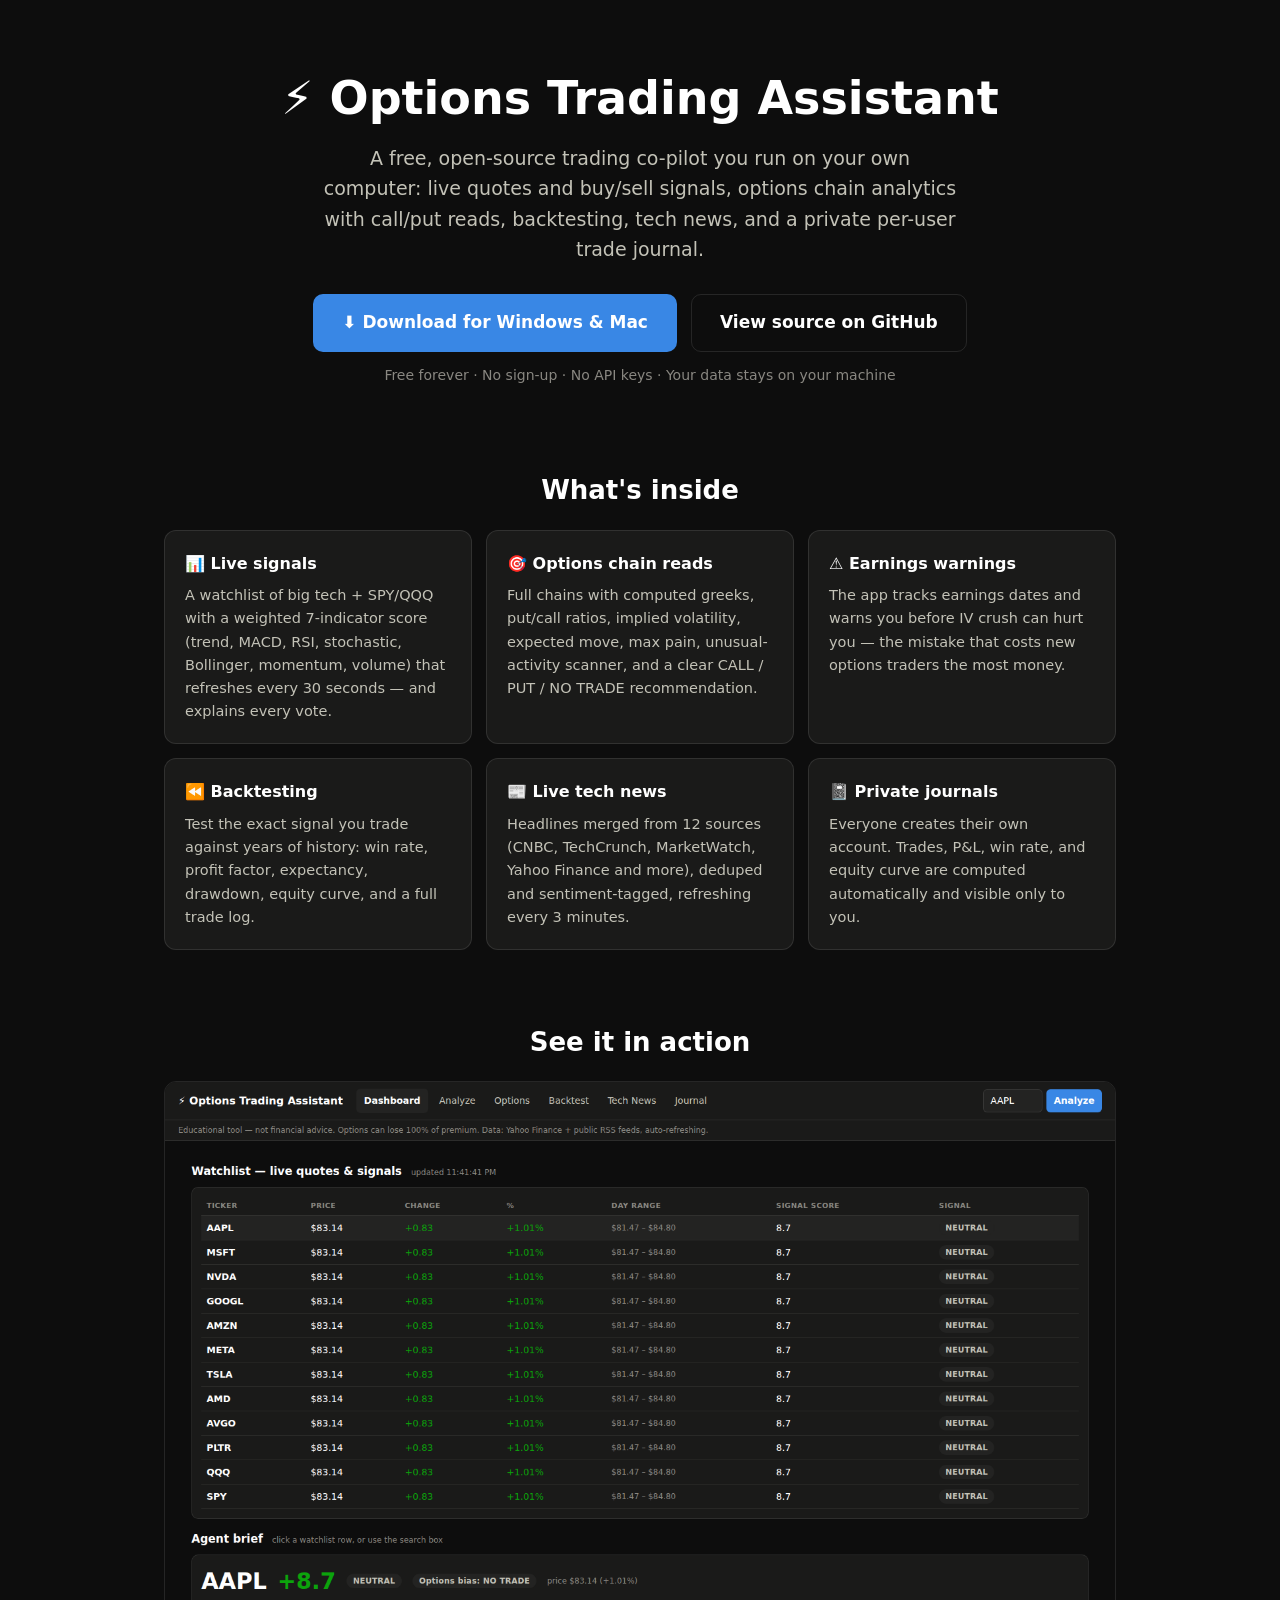
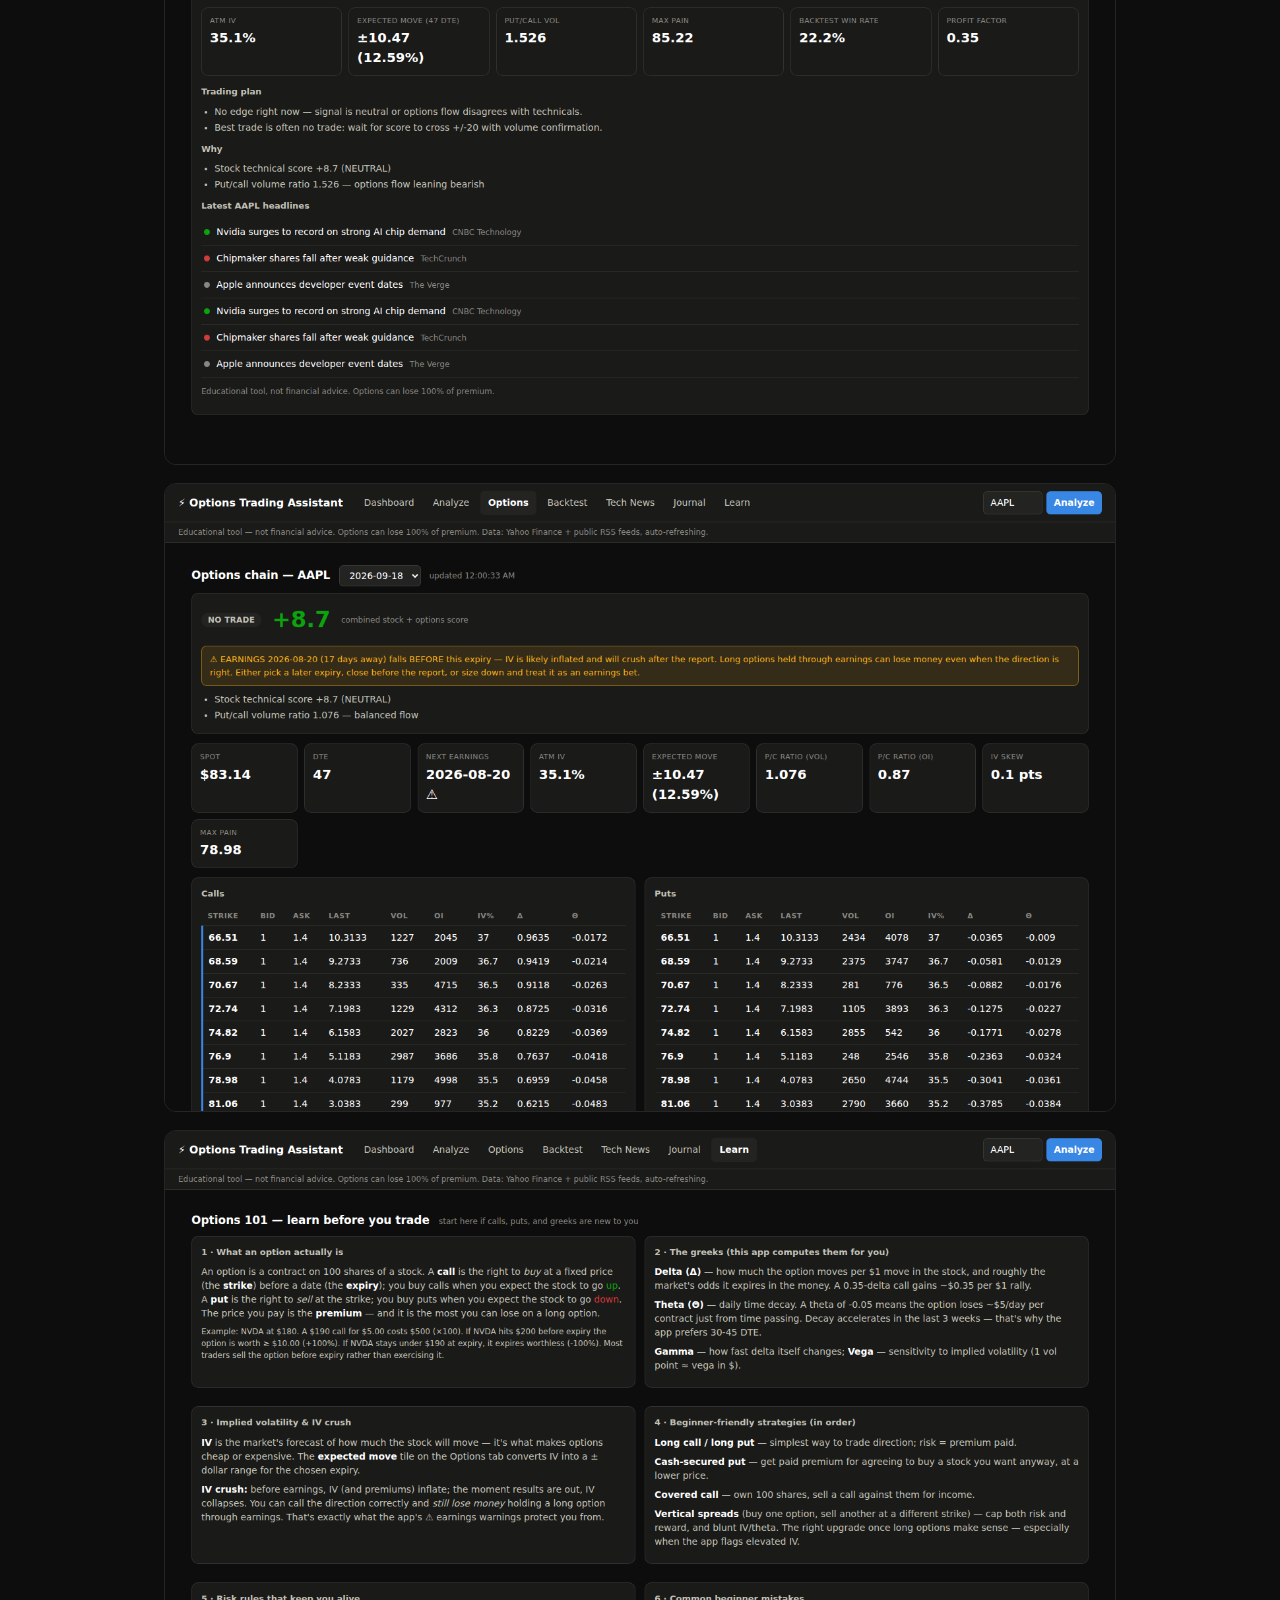
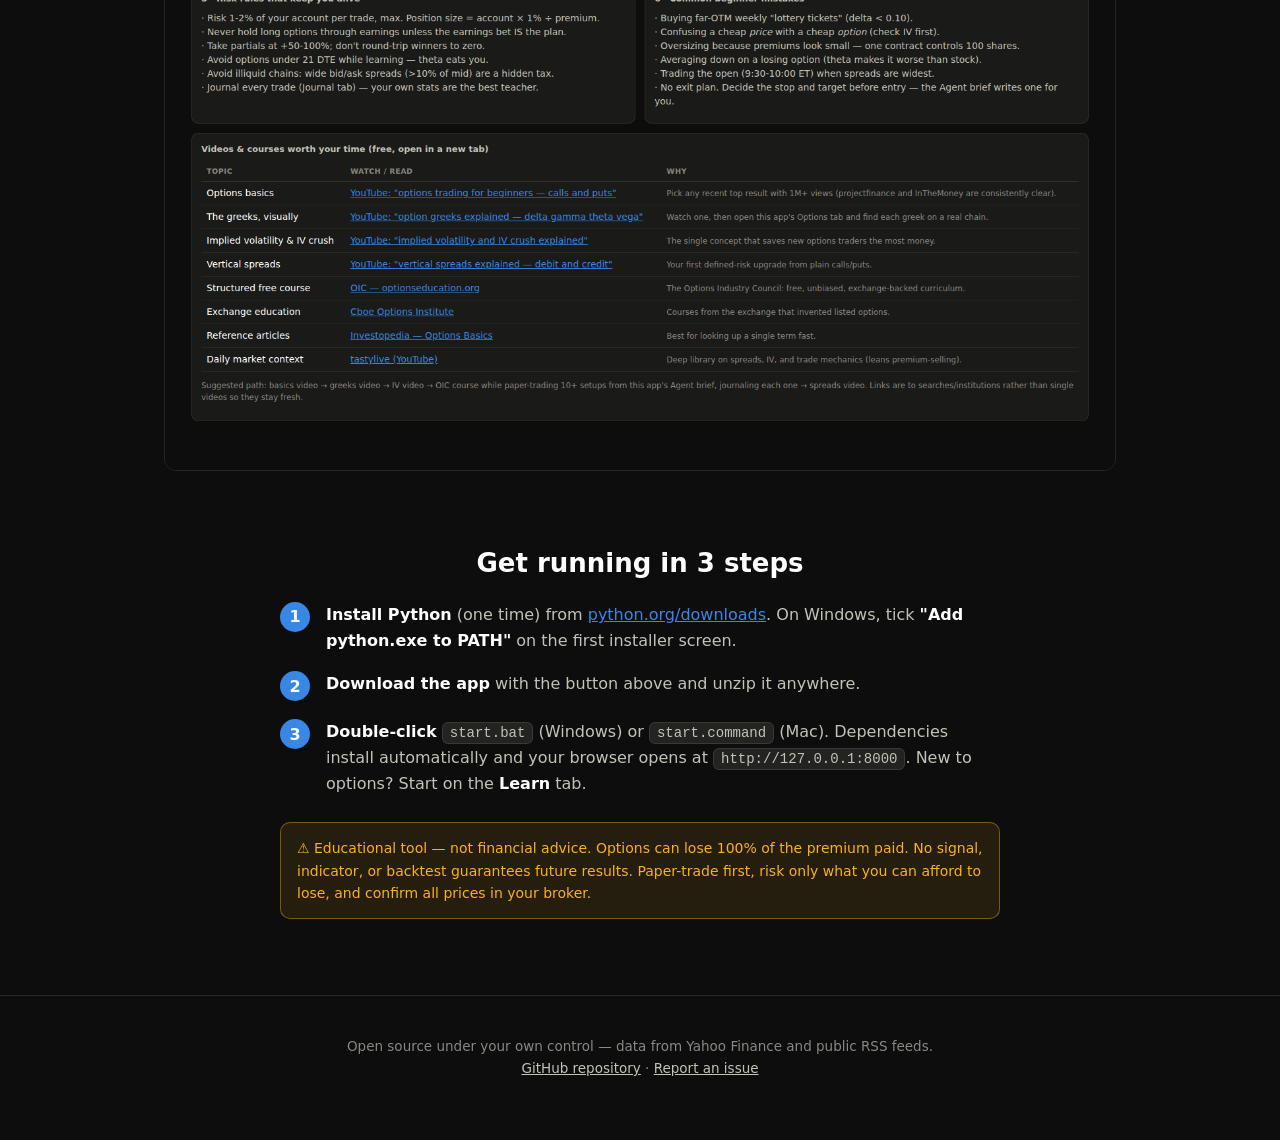
==== docs/index.html @ 1cac8ba7 "Add GitHub Pages download site under docs/ Standalone landing page (docs/index.html + screenshots) f" ====
<!DOCTYPE html>
<html lang="en">
<head>
<meta charset="utf-8">
<meta name="viewport" content="width=device-width, initial-scale=1">
<title>Options Trading Assistant — free, open-source trading co-pilot</title>
<meta name="description" content="A free self-hosted app with live quotes, buy/sell signals, options chain analytics, backtesting, tech news, and a per-user trade journal.">
<link rel="icon" href="data:image/svg+xml,<svg xmlns=%22http://www.w3.org/2000/svg%22 viewBox=%220 0 100 100%22><text y=%22.9em%22 font-size=%2290%22>⚡</text></svg>">
<style>
  :root {
    color-scheme: dark;
    --page: #0d0d0d; --surface: #1a1a19; --surface-2: #232322;
    --ink: #ffffff; --ink-2: #c3c2b7; --muted: #898781;
    --border: rgba(255,255,255,0.10); --accent: #3987e5; --good: #0ca30c; --warn: #fab219;
  }
  * { box-sizing: border-box; margin: 0; }
  body { background: var(--page); color: var(--ink); font: 16px/1.6 system-ui, -apple-system, "Segoe UI", sans-serif; }
  .wrap { max-width: 1000px; margin: 0 auto; padding: 0 24px; }
  header.hero { text-align: center; padding: 72px 24px 48px; }
  .hero h1 { font-size: clamp(30px, 5vw, 46px); line-height: 1.15; }
  .hero p.tag { color: var(--ink-2); font-size: 19px; max-width: 640px; margin: 18px auto 0; }
  .cta { display: flex; gap: 14px; justify-content: center; flex-wrap: wrap; margin-top: 30px; }
  .btn {
    display: inline-block; padding: 14px 28px; border-radius: 10px; text-decoration: none;
    font-weight: 700; font-size: 17px; border: 1px solid var(--border); color: var(--ink);
  }
  .btn.primary { background: var(--accent); border-color: transparent; }
  .btn.primary:hover { filter: brightness(1.1); }
  .btn.ghost:hover { background: var(--surface-2); }
  .free { color: var(--muted); font-size: 14px; margin-top: 12px; }
  section { padding: 36px 0; }
  h2 { font-size: 26px; margin-bottom: 18px; text-align: center; }
  .grid { display: grid; grid-template-columns: repeat(auto-fit, minmax(280px, 1fr)); gap: 14px; }
  .card { background: var(--surface); border: 1px solid var(--border); border-radius: 12px; padding: 20px; }
  .card h3 { font-size: 16px; margin-bottom: 8px; }
  .card p { color: var(--ink-2); font-size: 14.5px; }
  .shots { display: grid; gap: 18px; }
  .shots img { width: 100%; border-radius: 12px; border: 1px solid var(--border); display: block; }
  .steps { counter-reset: step; max-width: 720px; margin: 0 auto; }
  .step { display: flex; gap: 16px; margin: 18px 0; align-items: flex-start; }
  .step::before {
    counter-increment: step; content: counter(step);
    background: var(--accent); color: #fff; font-weight: 800; border-radius: 50%;
    width: 30px; height: 30px; display: flex; align-items: center; justify-content: center; flex: none;
  }
  .step div { color: var(--ink-2); } .step b { color: var(--ink); }
  code { background: var(--surface-2); border: 1px solid var(--border); border-radius: 6px; padding: 2px 7px; font-size: 14px; }
  .note { background: rgba(250,178,25,0.10); border: 1px solid rgba(250,178,25,0.4); color: var(--warn);
    border-radius: 10px; padding: 14px 16px; font-size: 14px; max-width: 720px; margin: 26px auto 0; }
  footer { text-align: center; color: var(--muted); font-size: 13.5px; padding: 40px 24px 60px; border-top: 1px solid var(--border); margin-top: 40px; }
  footer a { color: var(--ink-2); }
</style>
</head>
<body>

<header class="hero">
  <h1>⚡ Options Trading Assistant</h1>
  <p class="tag">A free, open-source trading co-pilot you run on your own computer:
  live quotes and buy/sell signals, options chain analytics with call/put reads,
  backtesting, tech news, and a private per-user trade journal.</p>
  <div class="cta">
    <a class="btn primary" href="https://github.com/ianvernon04/trade/archive/refs/heads/main.zip">⬇ Download for Windows &amp; Mac</a>
    <a class="btn ghost" href="https://github.com/ianvernon04/trade">View source on GitHub</a>
  </div>
  <p class="free">Free forever · No sign-up · No API keys · Your data stays on your machine</p>
</header>

<div class="wrap">
  <section>
    <h2>What's inside</h2>
    <div class="grid">
      <div class="card"><h3>📊 Live signals</h3><p>A watchlist of big tech + SPY/QQQ with a weighted 7-indicator score (trend, MACD, RSI, stochastic, Bollinger, momentum, volume) that refreshes every 30 seconds — and explains every vote.</p></div>
      <div class="card"><h3>🎯 Options chain reads</h3><p>Full chains with computed greeks, put/call ratios, implied volatility, expected move, max pain, unusual-activity scanner, and a clear CALL / PUT / NO TRADE recommendation.</p></div>
      <div class="card"><h3>⚠️ Earnings warnings</h3><p>The app tracks earnings dates and warns you before IV crush can hurt you — the mistake that costs new options traders the most money.</p></div>
      <div class="card"><h3>⏪ Backtesting</h3><p>Test the exact signal you trade against years of history: win rate, profit factor, expectancy, drawdown, equity curve, and a full trade log.</p></div>
      <div class="card"><h3>📰 Live tech news</h3><p>Headlines merged from 12 sources (CNBC, TechCrunch, MarketWatch, Yahoo Finance and more), deduped and sentiment-tagged, refreshing every 3 minutes.</p></div>
      <div class="card"><h3>📓 Private journals</h3><p>Everyone creates their own account. Trades, P&amp;L, win rate, and equity curve are computed automatically and visible only to you.</p></div>
    </div>
  </section>

  <section>
    <h2>See it in action</h2>
    <div class="shots">
      <img src="assets/screenshot-dashboard.png" alt="Dashboard with live watchlist and agent trading brief" loading="lazy">
      <img src="assets/screenshot-options.png" alt="Options chain with greeks and an earnings IV-crush warning" loading="lazy">
      <img src="assets/screenshot-learn.png" alt="Learn tab teaching options basics with videos and courses" loading="lazy">
    </div>
  </section>

  <section>
    <h2>Get running in 3 steps</h2>
    <div class="steps">
      <div class="step"><div><b>Install Python</b> (one time) from
        <a href="https://www.python.org/downloads/" style="color:var(--accent)">python.org/downloads</a>.
        On Windows, tick <b>"Add python.exe to PATH"</b> on the first installer screen.</div></div>
      <div class="step"><div><b>Download the app</b> with the button above and unzip it anywhere.</div></div>
      <div class="step"><div><b>Double-click</b> <code>start.bat</code> (Windows) or <code>start.command</code> (Mac).
        Dependencies install automatically and your browser opens at
        <code>http://127.0.0.1:8000</code>. New to options? Start on the <b>Learn</b> tab.</div></div>
    </div>
    <div class="note">⚠️ Educational tool — not financial advice. Options can lose 100% of the
    premium paid. No signal, indicator, or backtest guarantees future results. Paper-trade first,
    risk only what you can afford to lose, and confirm all prices in your broker.</div>
  </section>
</div>

<footer>
  Open source under your own control — data from Yahoo Finance and public RSS feeds.<br>
  <a href="https://github.com/ianvernon04/trade">GitHub repository</a> ·
  <a href="https://github.com/ianvernon04/trade/issues">Report an issue</a>
</footer>

</body>
</html>
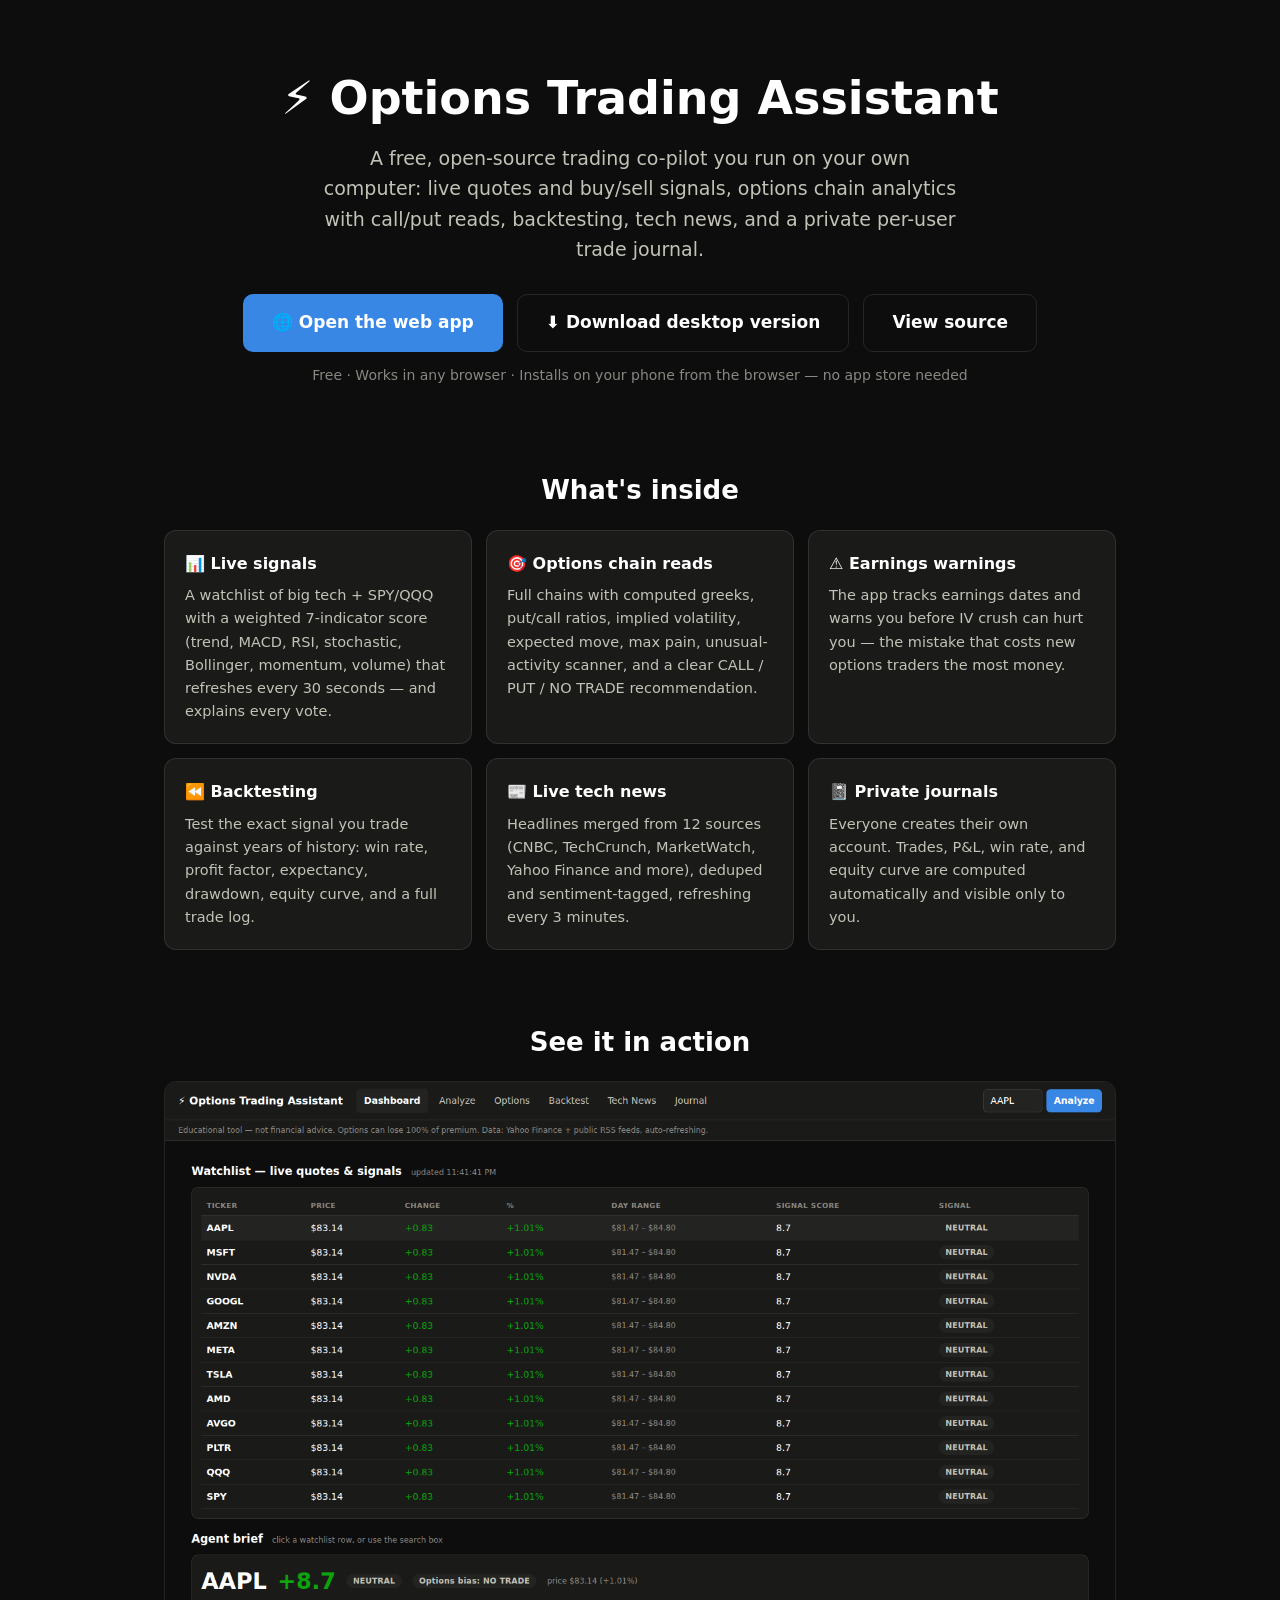
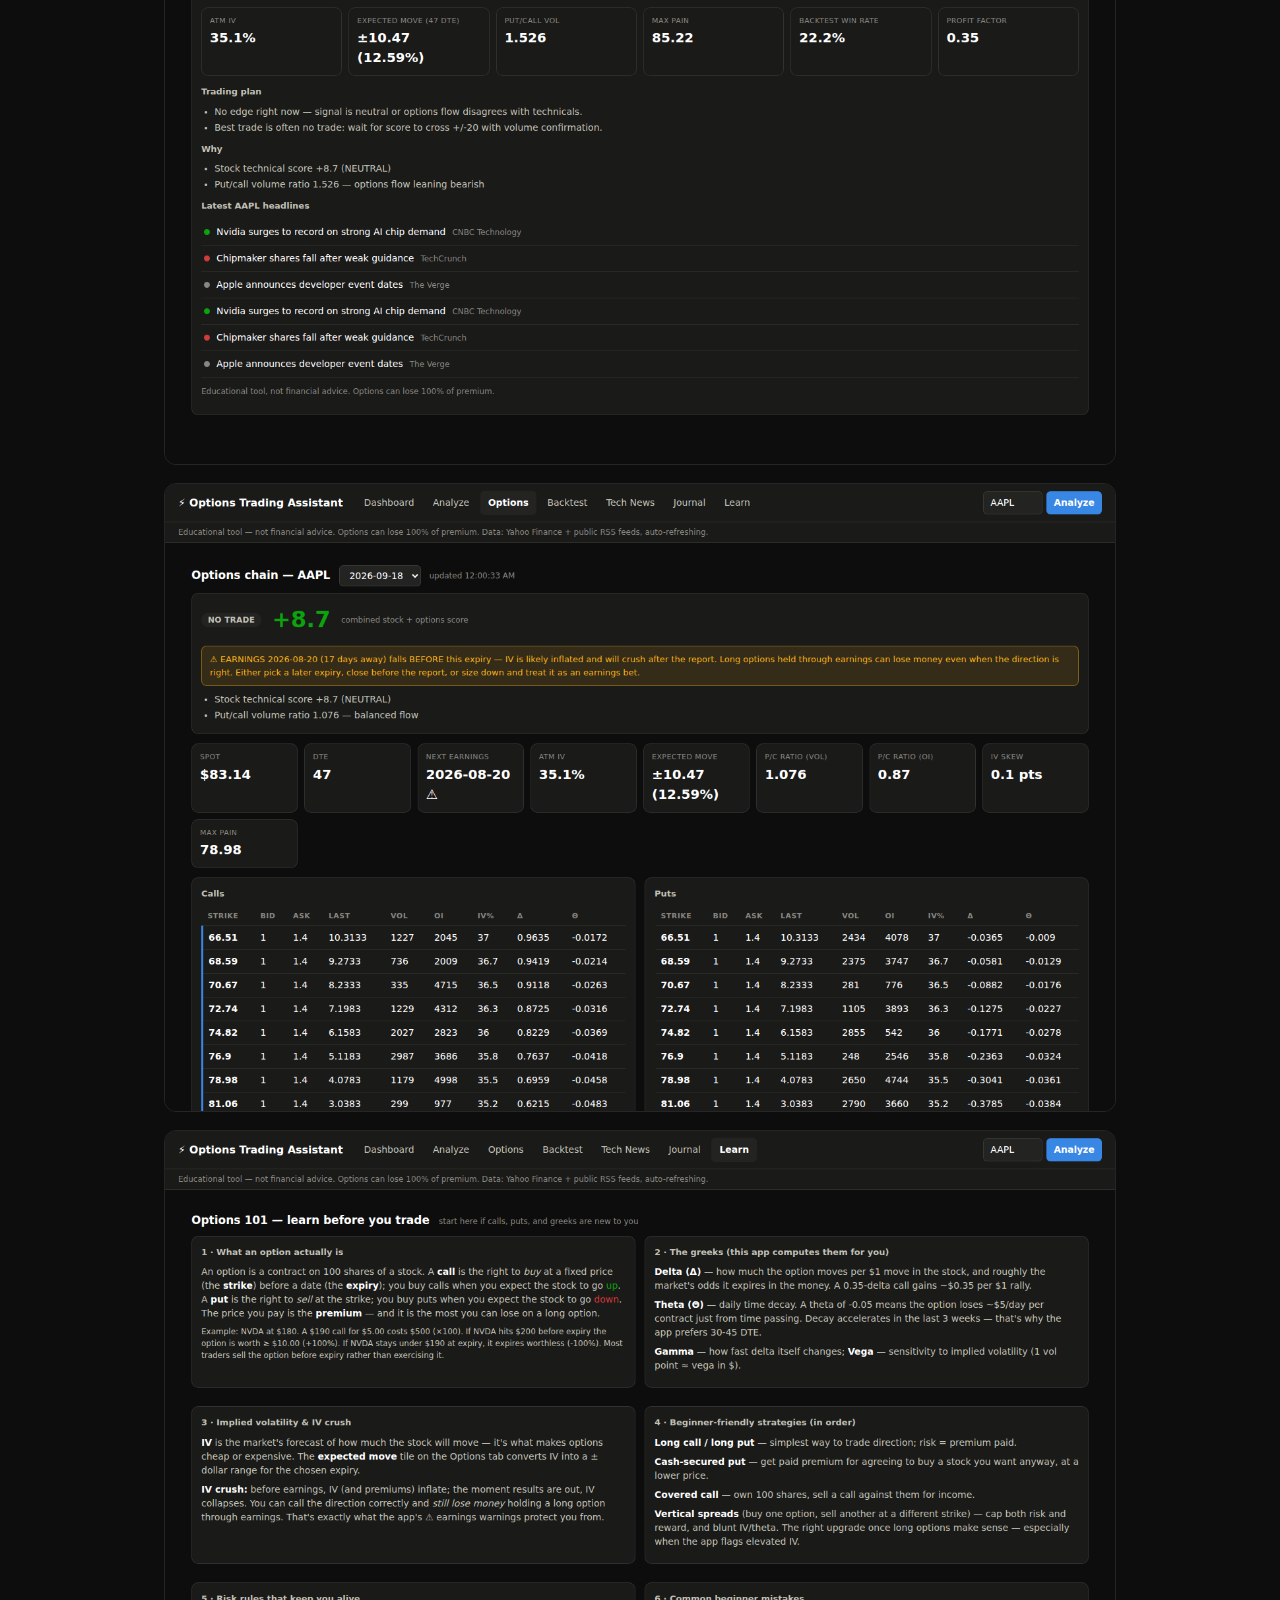
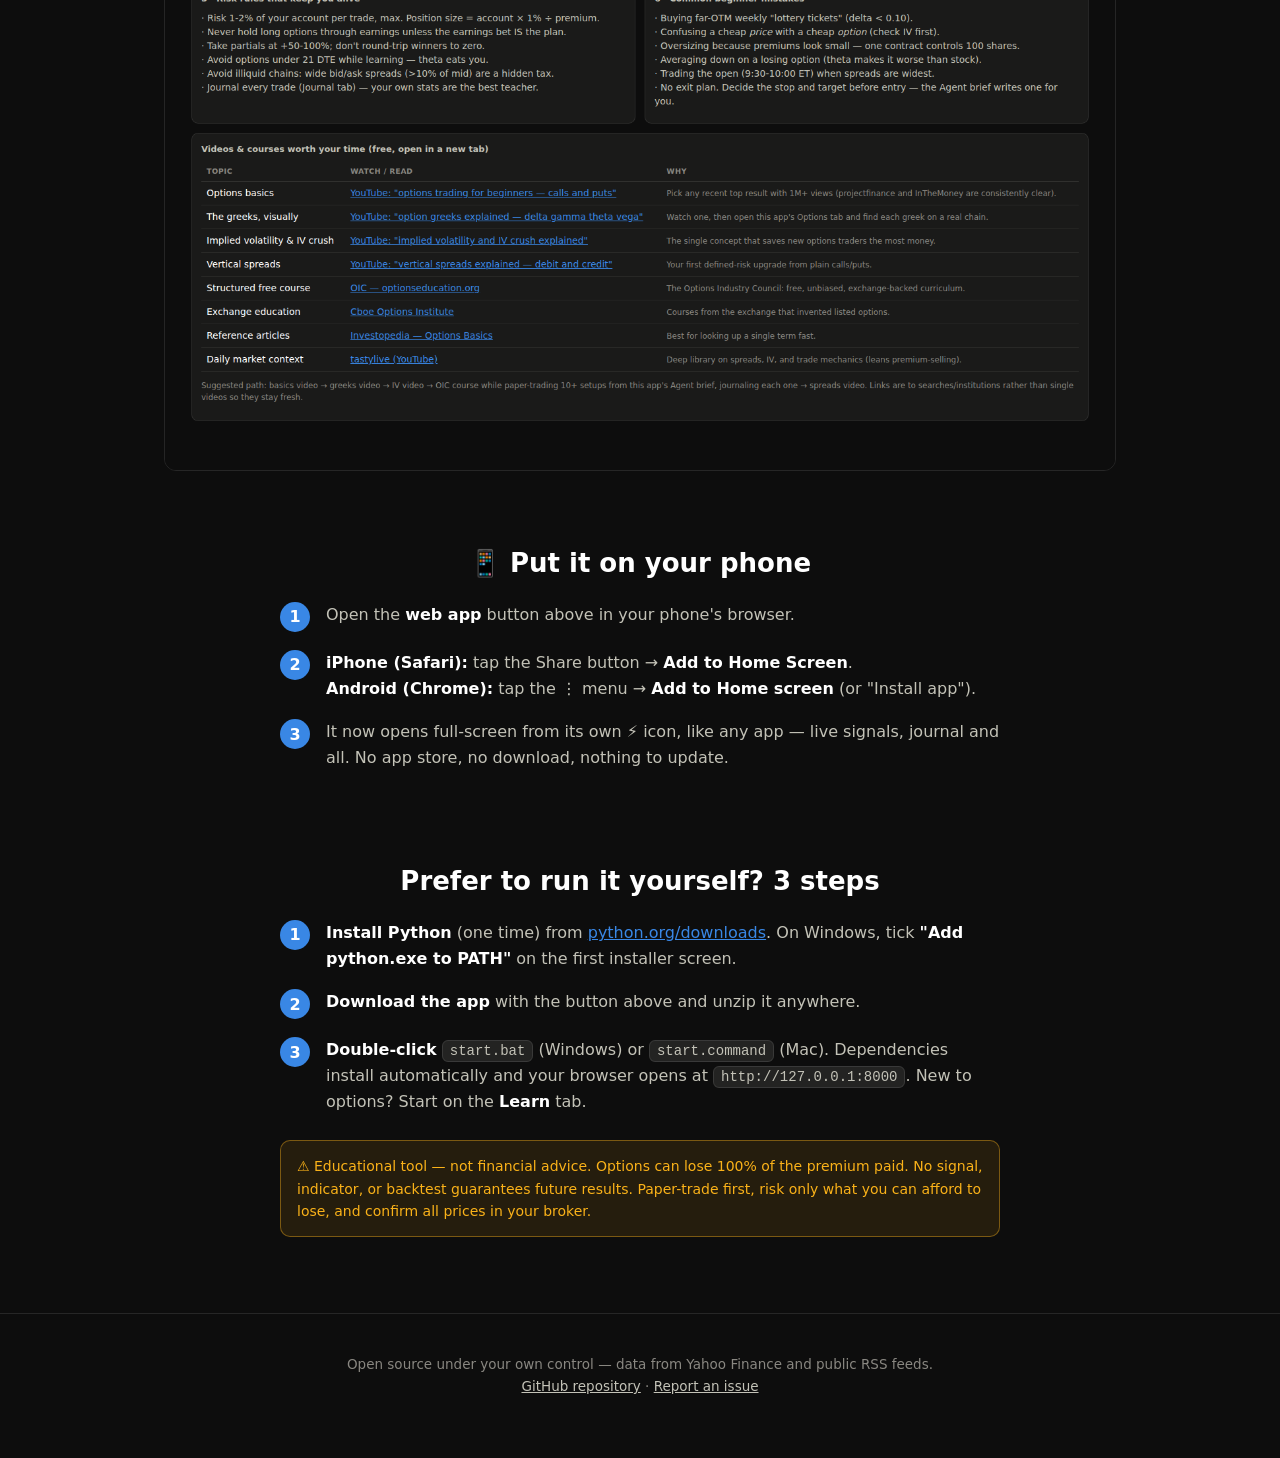
==== commit 0f033eee: "Make the app a mobile-installable PWA and polish the phone layout - manifest.webmanifest with genera" ====
--- a/docs/index.html
+++ b/docs/index.html
@@ -59,10 +59,11 @@
   live quotes and buy/sell signals, options chain analytics with call/put reads,
   backtesting, tech news, and a private per-user trade journal.</p>
   <div class="cta">
-    <a class="btn primary" href="https://github.com/ianvernon04/trade/archive/refs/heads/main.zip">⬇ Download for Windows &amp; Mac</a>
-    <a class="btn ghost" href="https://github.com/ianvernon04/trade">View source on GitHub</a>
+    <a class="btn primary" href="https://options-trading-assistant.onrender.com">🌐 Open the web app</a>
+    <a class="btn ghost" href="https://github.com/ianvernon04/trade/archive/refs/heads/main.zip">⬇ Download desktop version</a>
+    <a class="btn ghost" href="https://github.com/ianvernon04/trade">View source</a>
   </div>
-  <p class="free">Free forever · No sign-up · No API keys · Your data stays on your machine</p>
+  <p class="free">Free · Works in any browser · Installs on your phone from the browser — no app store needed</p>
 </header>
 
 <div class="wrap">
@@ -88,7 +89,18 @@
   </section>
 
   <section>
-    <h2>Get running in 3 steps</h2>
+    <h2>📱 Put it on your phone</h2>
+    <div class="steps">
+      <div class="step"><div>Open the <b>web app</b> button above in your phone's browser.</div></div>
+      <div class="step"><div><b>iPhone (Safari):</b> tap the Share button → <b>Add to Home Screen</b>.<br>
+        <b>Android (Chrome):</b> tap the ⋮ menu → <b>Add to Home screen</b> (or "Install app").</div></div>
+      <div class="step"><div>It now opens full-screen from its own ⚡ icon, like any app —
+        live signals, journal and all. No app store, no download, nothing to update.</div></div>
+    </div>
+  </section>
+
+  <section>
+    <h2>Prefer to run it yourself? 3 steps</h2>
     <div class="steps">
       <div class="step"><div><b>Install Python</b> (one time) from
         <a href="https://www.python.org/downloads/" style="color:var(--accent)">python.org/downloads</a>.
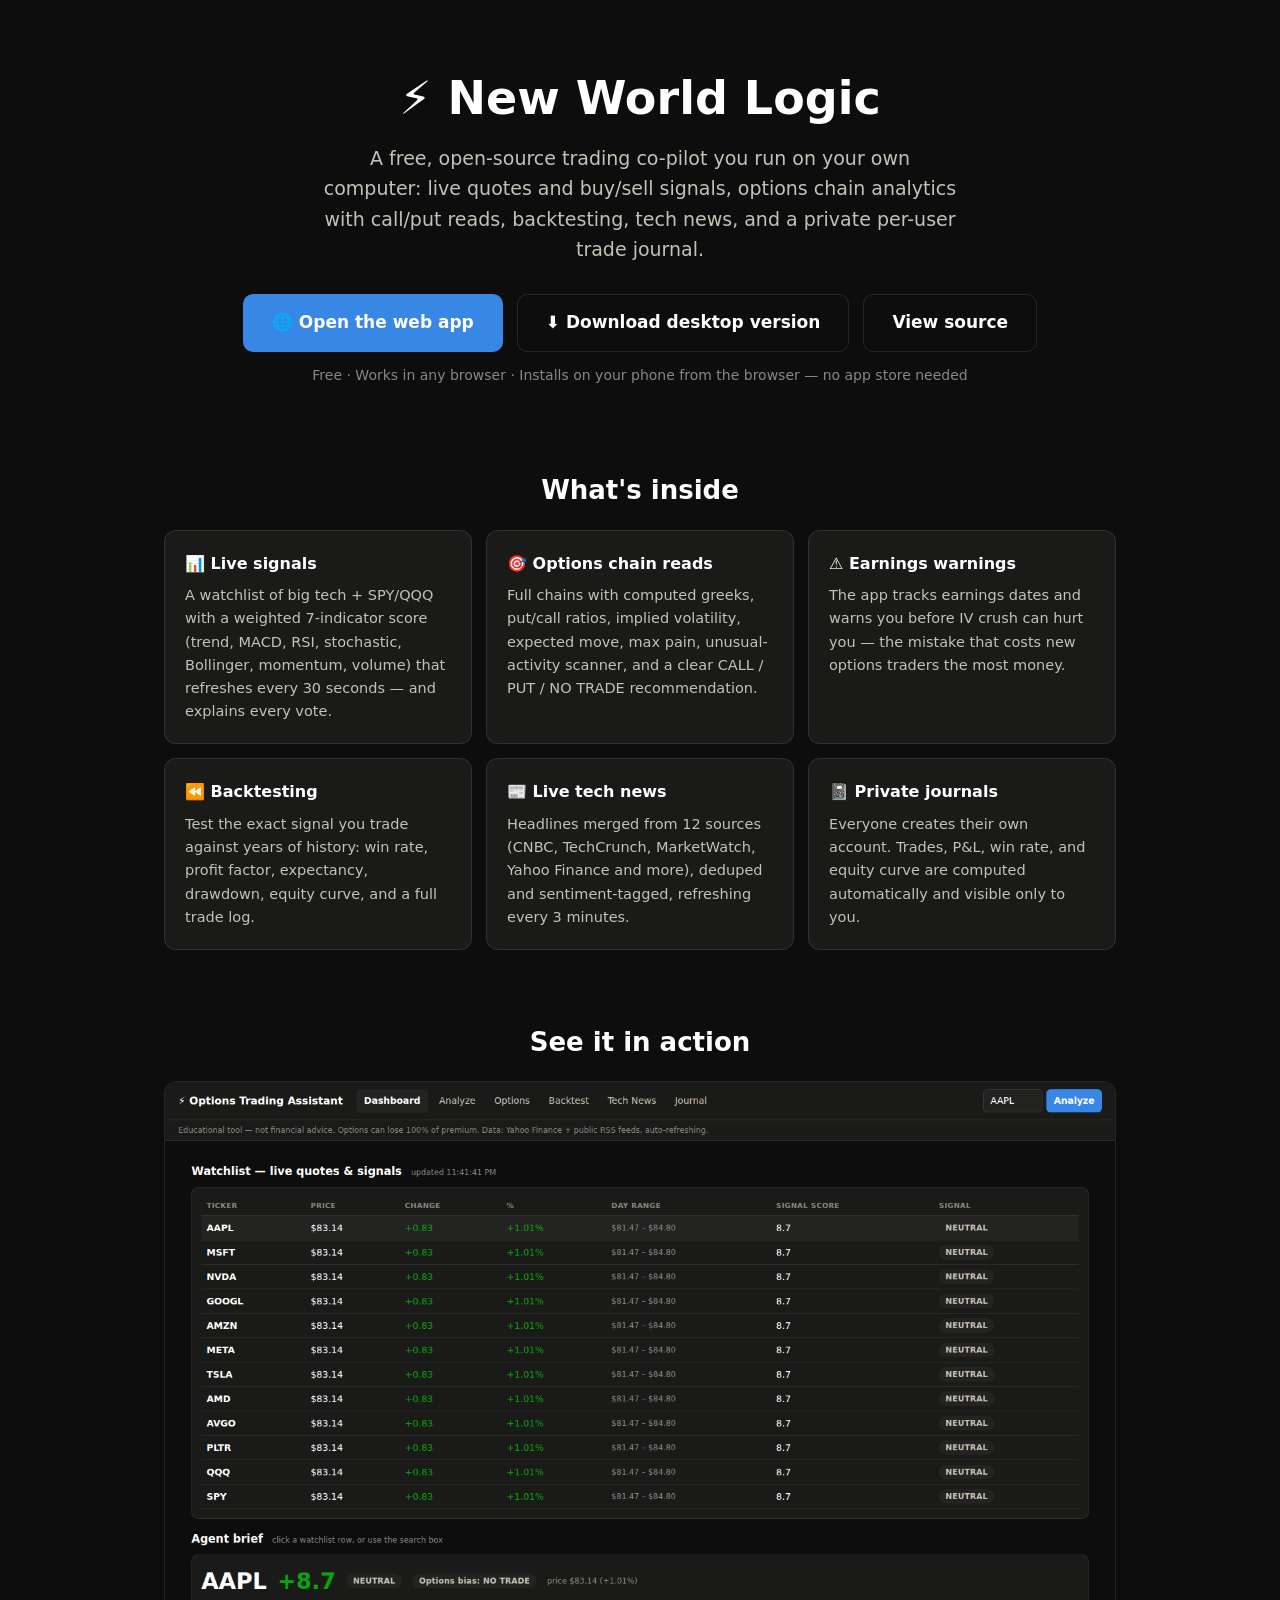
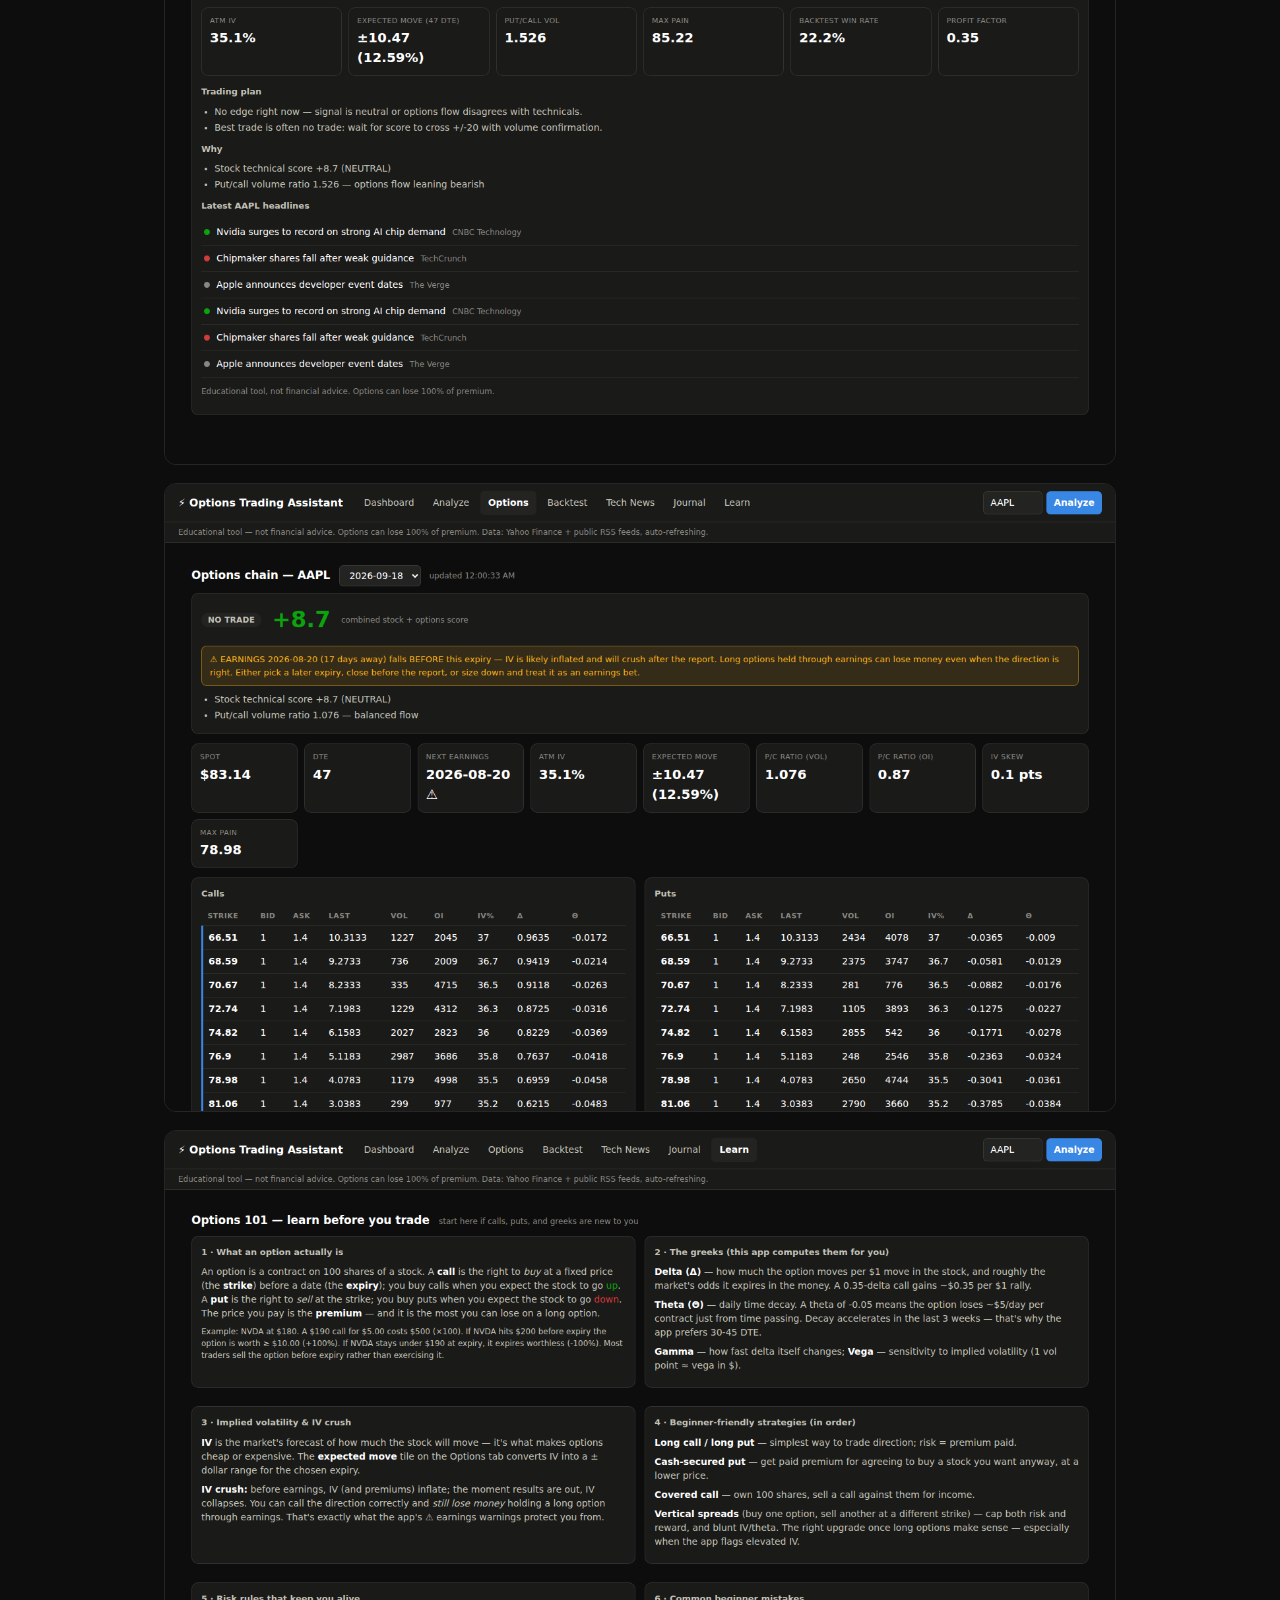
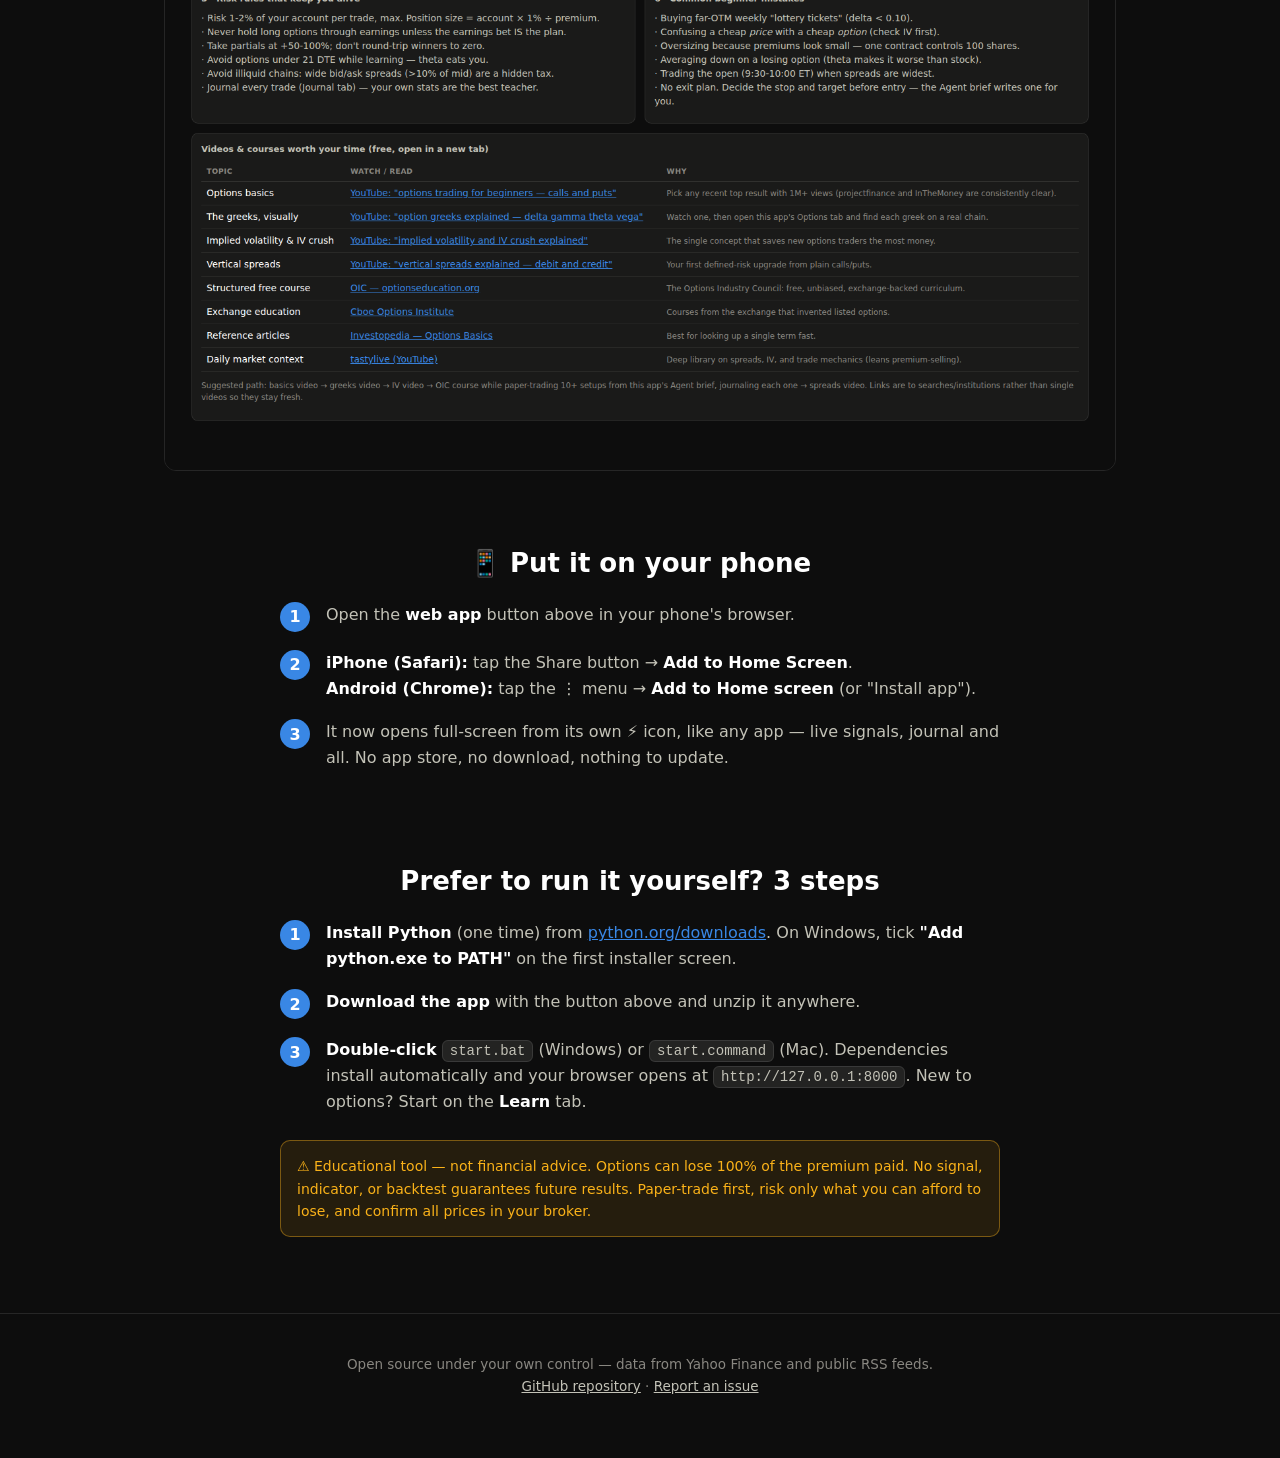
==== commit 2e738116: "Rename app to New World Logic Display name, PWA manifest (short_name: NW Logic), FastAPI title, logi" ====
--- a/docs/index.html
+++ b/docs/index.html
@@ -3,7 +3,7 @@
 <head>
 <meta charset="utf-8">
 <meta name="viewport" content="width=device-width, initial-scale=1">
-<title>Options Trading Assistant — free, open-source trading co-pilot</title>
+<title>New World Logic — free, open-source trading co-pilot</title>
 <meta name="description" content="A free self-hosted app with live quotes, buy/sell signals, options chain analytics, backtesting, tech news, and a per-user trade journal.">
 <link rel="icon" href="data:image/svg+xml,<svg xmlns=%22http://www.w3.org/2000/svg%22 viewBox=%220 0 100 100%22><text y=%22.9em%22 font-size=%2290%22>⚡</text></svg>">
 <style>
@@ -54,7 +54,7 @@
 <body>
 
 <header class="hero">
-  <h1>⚡ Options Trading Assistant</h1>
+  <h1>⚡ New World Logic</h1>
   <p class="tag">A free, open-source trading co-pilot you run on your own computer:
   live quotes and buy/sell signals, options chain analytics with call/put reads,
   backtesting, tech news, and a private per-user trade journal.</p>
